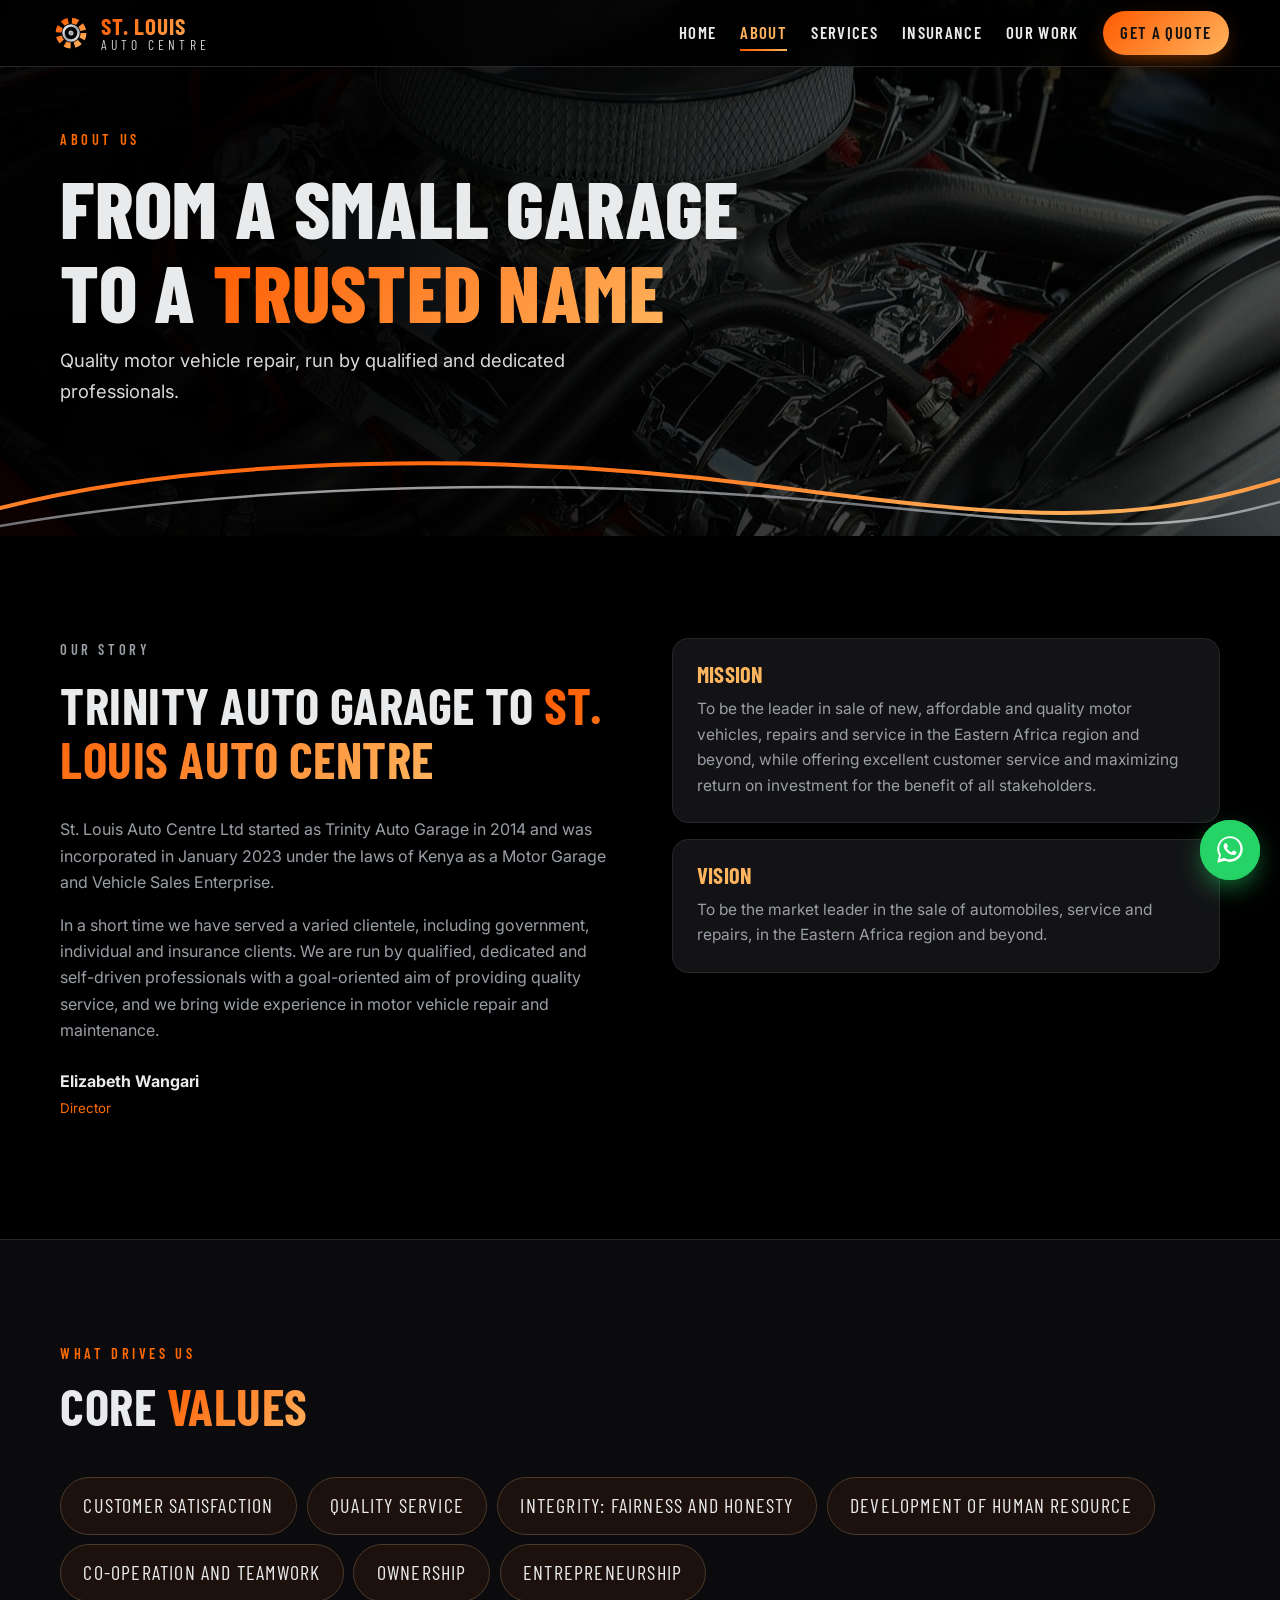
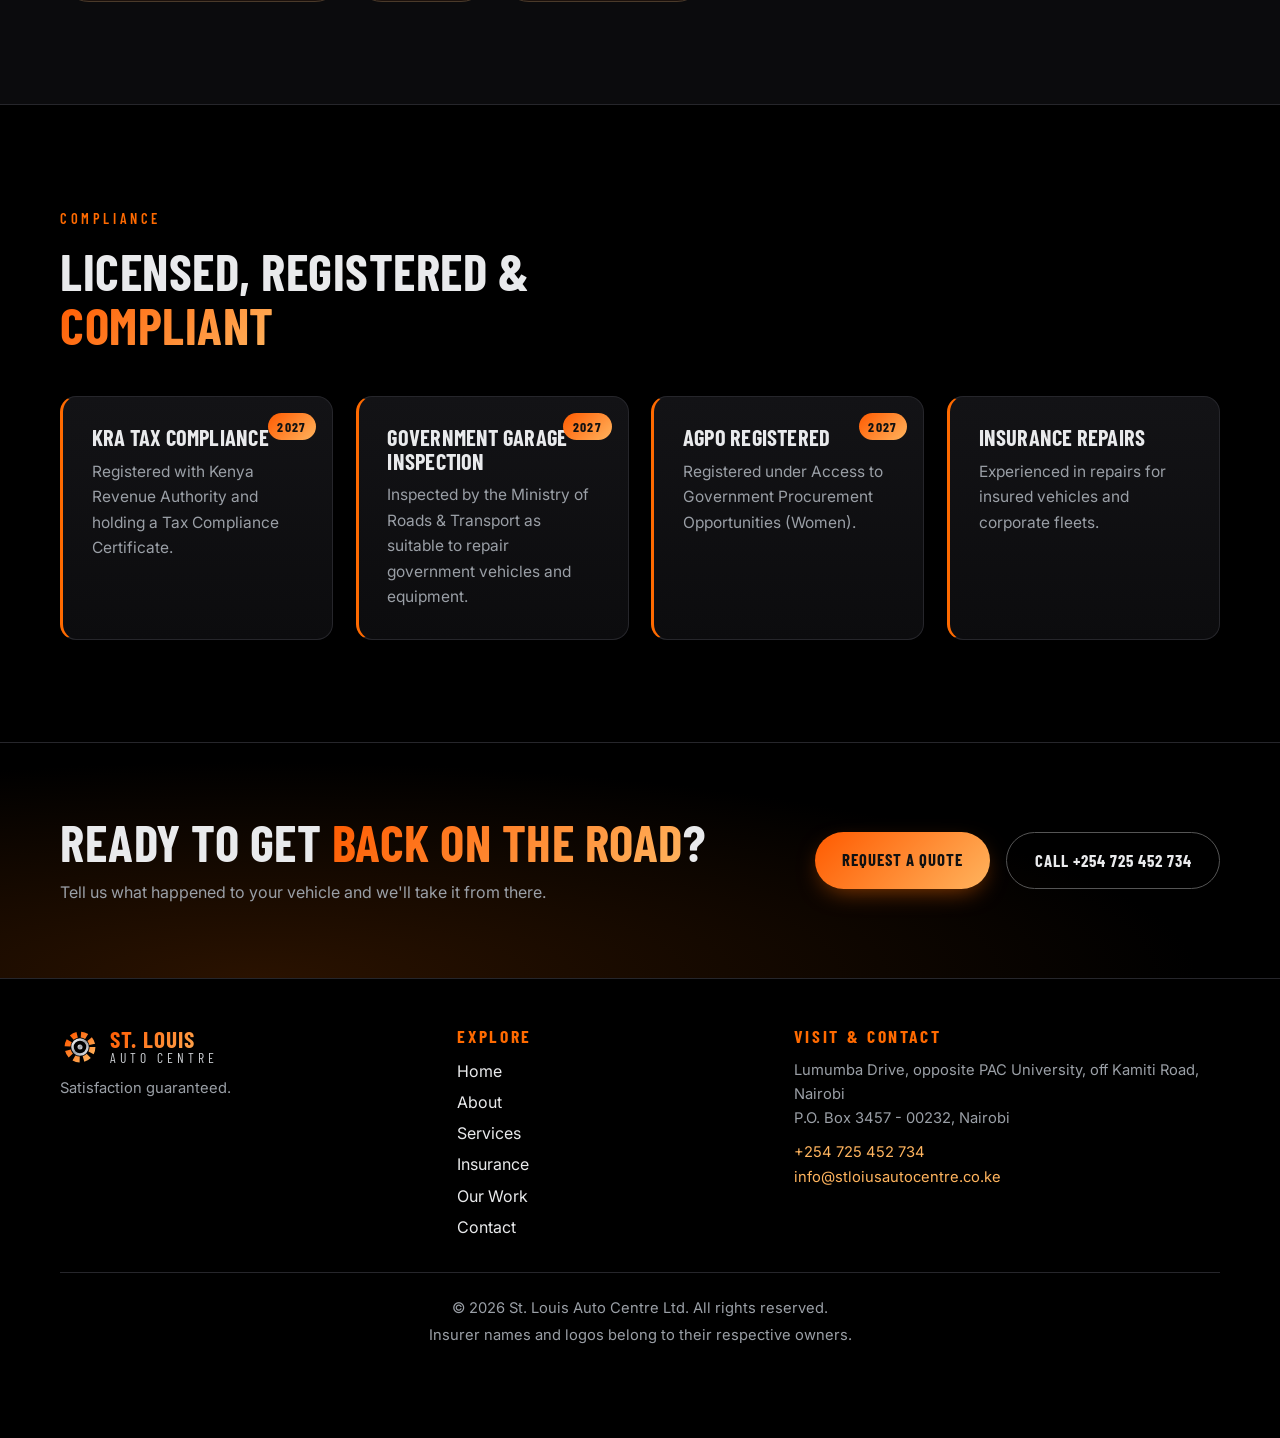
==== about.html @ 02733b6c "refactor" ====
<!DOCTYPE html>
<html lang="en">
<head>
<meta charset="UTF-8">
<meta name="viewport" content="width=device-width, initial-scale=1">
<title>About Us | St. Louis Auto Centre</title>
<meta name="description" content="The story, mission and credentials of St. Louis Auto Centre Ltd, Nairobi.">
<meta name="theme-color" content="#000000">
<link rel="preconnect" href="https://fonts.googleapis.com">
<link rel="preconnect" href="https://fonts.gstatic.com" crossorigin>
<link href="https://fonts.googleapis.com/css2?family=Barlow+Condensed:wght@500;600;700;800&family=Inter:wght@400;500;600&display=swap" rel="stylesheet">
<link rel="stylesheet" href="styles.css">
<link rel="icon" href="assets/logo.jpg">
</head>
<body>
<svg width="0" height="0" style="position:absolute" aria-hidden="true"><defs>
<linearGradient id="gOrange" x1="0" y1="0" x2="1" y2="1"><stop offset="0" stop-color="#ff5a00"/><stop offset="1" stop-color="#ffb45e"/></linearGradient>
<linearGradient id="gSilver" x1="0" y1="0" x2="1" y2="1"><stop offset="0" stop-color="#fff"/><stop offset=".5" stop-color="#9a9fa6"/><stop offset="1" stop-color="#e8eaed"/></linearGradient>
</defs></svg>
<div class="progress" id="progress"></div>
<header class="nav">
  <a class="brand" href="index.html" aria-label="St. Louis Auto Centre home"><svg class="brand-mark" viewBox="0 0 48 48" aria-hidden="true"><circle class="gear" cx="24" cy="24" r="15" fill="none" stroke="url(#gOrange)" stroke-width="7" stroke-dasharray="7.2 4.7"/><circle cx="24" cy="24" r="9" fill="none" stroke="url(#gSilver)" stroke-width="3"/><circle cx="24" cy="24" r="3" fill="url(#gSilver)"/></svg><span class="brand-text"><b>ST. LOUIS</b><small>AUTO CENTRE</small></span></a>
  <button class="burger" id="burger" aria-label="Toggle menu" aria-expanded="false" aria-controls="menu"><span></span><span></span><span></span></button>
  <nav id="menu" class="menu"><a href="index.html">Home</a><a href="about.html" class="active" aria-current="page">About</a><a href="services.html">Services</a><a href="insurance.html">Insurance</a><a href="work.html">Our Work</a><a href="contact.html" class="btn btn-sm">Get a Quote</a></nav>
</header>
<main>
<section class="page-hero" style="--hero-img:url('assets/img/engine.jpg')">
  <div class="container page-hero-inner">
    <p class="eyebrow anim a1">About us</p>
    <h1 class="anim a2">From a small garage to a <span class="orange">trusted name</span></h1>
    <p class="lead anim a3">Quality motor vehicle repair, run by qualified and dedicated professionals.</p>
  </div>
  <svg class="swoosh" viewBox="0 0 1200 90" preserveAspectRatio="none" aria-hidden="true">
<path d="M0 62 C 200 8, 480 6, 720 40 S 1060 80, 1200 34" fill="none" stroke="url(#gOrange)" stroke-width="4" stroke-linecap="round" vector-effect="non-scaling-stroke"/>
<path d="M0 80 C 240 36, 540 30, 800 58 S 1100 84, 1200 56" fill="none" stroke="url(#gSilver)" stroke-width="2.5" stroke-linecap="round" opacity=".7" vector-effect="non-scaling-stroke"/>
</svg>
</section>

<section class="section">
  <div class="container split">
    <div>
      <p class="eyebrow">Our story</p>
      <h2>Trinity Auto Garage to <span class="orange">St. Louis Auto Centre</span></h2>
      <p>St. Louis Auto Centre Ltd started as Trinity Auto Garage in 2014 and was incorporated in January 2023 under the laws of Kenya as a Motor Garage and Vehicle Sales Enterprise.</p>
      <p>In a short time we have served a varied clientele, including government, individual and insurance clients. We are run by qualified, dedicated and self-driven professionals with a goal-oriented aim of providing quality service, and we bring wide experience in motor vehicle repair and maintenance.</p>
      <p class="sign"><b>Elizabeth Wangari</b><br><small>Director</small></p>
    </div>
    <div class="mvv">
      <div class="mvv-item"><h3>Mission</h3><p>To be the leader in sale of new, affordable and quality motor vehicles, repairs and service in the Eastern Africa region and beyond, while offering excellent customer service and maximizing return on investment for the benefit of all stakeholders.</p></div>
      <div class="mvv-item"><h3>Vision</h3><p>To be the market leader in the sale of automobiles, service and repairs, in the Eastern Africa region and beyond.</p></div>
    </div>
  </div>
</section>

<section class="section alt">
  <div class="container">
    <header class="section-head"><p class="eyebrow">What drives us</p><h2>Core <span class="orange">Values</span></h2></header>
    <ul class="chips big">
      <li>Customer satisfaction</li><li>Quality service</li><li>Integrity: fairness and honesty</li><li>Development of human resource</li><li>Co-operation and teamwork</li><li>Ownership</li><li>Entrepreneurship</li>
    </ul>
  </div>
</section>

<section class="section">
  <div class="container">
    <header class="section-head"><p class="eyebrow">Compliance</p><h2>Licensed, registered &amp; <span class="orange">compliant</span></h2></header>
    <div class="grid cards four">
      <article class="card cred"><span class="badge">2027</span><h3>KRA Tax Compliance</h3><p>Registered with Kenya Revenue Authority and holding a Tax Compliance Certificate.</p></article>
      <article class="card cred"><span class="badge">2027</span><h3>Government Garage Inspection</h3><p>Inspected by the Ministry of Roads &amp; Transport as suitable to repair government vehicles and equipment.</p></article>
      <article class="card cred"><span class="badge">2027</span><h3>AGPO Registered</h3><p>Registered under Access to Government Procurement Opportunities (Women).</p></article>
      <article class="card cred"><h3>Insurance Repairs</h3><p>Experienced in repairs for insured vehicles and corporate fleets.</p></article>
    </div>
  </div>
</section>
<section class="cta-band">
  <div class="container cta-inner">
    <div><h2>Ready to get <span class="orange">back on the road</span>?</h2><p class="muted">Tell us what happened to your vehicle and we'll take it from there.</p></div>
    <div class="cta"><a href="contact.html" class="btn">Request a Quote</a><a href="tel:+254725452734" class="btn btn-ghost">Call +254 725 452 734</a></div>
  </div>
</section>
</main>
<footer class="footer">
  <div class="container foot-grid">
    <div>
      <a class="brand" href="index.html"><svg class="brand-mark" viewBox="0 0 48 48" aria-hidden="true"><circle class="gear" cx="24" cy="24" r="15" fill="none" stroke="url(#gOrange)" stroke-width="7" stroke-dasharray="7.2 4.7"/><circle cx="24" cy="24" r="9" fill="none" stroke="url(#gSilver)" stroke-width="3"/><circle cx="24" cy="24" r="3" fill="url(#gSilver)"/></svg><span class="brand-text"><b>ST. LOUIS</b><small>AUTO CENTRE</small></span></a>
      <p class="muted">Satisfaction guaranteed.</p>
    </div>
    <div><h4>Explore</h4><nav class="foot-links"><a href="index.html">Home</a><a href="about.html">About</a><a href="services.html">Services</a><a href="insurance.html">Insurance</a><a href="work.html">Our Work</a><a href="contact.html">Contact</a></nav></div>
    <div><h4>Visit &amp; contact</h4>
      <p class="muted">Lumumba Drive, opposite PAC University, off Kamiti Road, Nairobi<br>P.O. Box 3457 - 00232, Nairobi</p>
      <p><a href="tel:+254725452734">+254 725 452 734</a><br><a href="mailto:info@stloiusautocentre.co.ke">info@stloiusautocentre.co.ke</a></p>
    </div>
  </div>
  <div class="container copy">
    <p>© <span id="year"></span> St. Louis Auto Centre Ltd. All rights reserved.</p>
    <p class="tiny">Insurer names and logos belong to their respective owners.</p>
  </div>
</footer>
<a class="wa-fab" href="https://wa.me/254725452734" target="_blank" rel="noopener" aria-label="Chat on WhatsApp"><svg viewBox="0 0 32 32" aria-hidden="true"><path fill="#fff" d="M16.04 3C9.4 3 4 8.4 4 15.03c0 2.12.55 4.19 1.6 6.01L4 28l7.12-1.87a12.03 12.03 0 0 0 4.92 1.05C22.67 27.18 28 21.78 28 15.15 28 8.5 22.67 3 16.04 3Zm0 21.96c-1.76 0-3.48-.47-4.99-1.37l-.36-.21-4.22 1.1 1.13-4.1-.23-.38a9.9 9.9 0 0 1-1.52-5.27c0-5.48 4.47-9.94 9.97-9.94 5.5 0 9.96 4.46 9.96 9.94 0 5.49-4.47 9.93-9.74 9.93Zm5.46-7.42c-.3-.15-1.77-.87-2.04-.97-.27-.1-.47-.15-.67.15-.2.3-.77.97-.94 1.17-.17.2-.35.22-.65.07-.3-.15-1.26-.46-2.4-1.48-.89-.79-1.49-1.77-1.66-2.07-.17-.3-.02-.46.13-.61.14-.13.3-.35.45-.52.15-.17.2-.3.3-.5.1-.2.05-.37-.02-.52-.08-.15-.67-1.62-.92-2.22-.24-.58-.49-.5-.67-.51h-.57c-.2 0-.52.07-.8.37-.27.3-1.04 1.02-1.04 2.48 0 1.46 1.07 2.88 1.22 3.08.15.2 2.1 3.2 5.08 4.49.71.31 1.26.49 1.7.63.71.23 1.36.2 1.87.12.57-.08 1.77-.72 2.02-1.42.25-.7.25-1.3.17-1.42-.07-.12-.27-.2-.57-.35Z"/></svg></a>
<script src="script.js"></script>
</body>
</html>
---- styles.css ----
:root{
  --bg:#000;--bg2:#0b0b0d;--panel:#131316;--line:#26262b;--text:#e9eaec;--muted:#9a9fa6;
  --orange:#ff6a00;--orange2:#ffb45e;
  --grad:linear-gradient(135deg,#ff5a00,#ffb45e);
  --silver:linear-gradient(135deg,#fff,#9a9fa6 55%,#e8eaed);
  --radius:16px;
  --font-head:'Barlow Condensed',system-ui,sans-serif;
  --font-body:'Inter',system-ui,sans-serif;
}
*{box-sizing:border-box;margin:0;padding:0}
html{scroll-behavior:smooth;scroll-padding-top:80px}
body{background:var(--bg);color:var(--text);font-family:var(--font-body);line-height:1.65;-webkit-font-smoothing:antialiased;overflow-x:hidden;animation:pageIn .6s both}
@keyframes pageIn{from{opacity:0}to{opacity:1}}
img,svg{max-width:100%;display:block}
a{color:var(--orange2);text-decoration:none}
a:hover{text-decoration:underline}
code{background:var(--panel);padding:.1em .4em;border-radius:6px;font-size:.9em}
.container{width:min(1160px,92%);margin-inline:auto}
.muted{color:var(--muted)}.center{text-align:center;margin-top:2rem}.tiny{font-size:.78rem}
h1,h2,h3,h4{font-family:var(--font-head);line-height:1.05;text-transform:uppercase;letter-spacing:.01em}
h2{font-size:clamp(2rem,5vw,3.2rem);margin-bottom:.6em}
h3{font-size:1.4rem;margin-bottom:.4em}
.orange{background:var(--grad);-webkit-background-clip:text;background-clip:text;color:transparent}
.silver{background:var(--silver);-webkit-background-clip:text;background-clip:text;color:transparent}
.eyebrow{font-family:var(--font-head);text-transform:uppercase;letter-spacing:.25em;font-size:.9rem;color:var(--orange);margin-bottom:.8rem;font-weight:600}
.lead{font-size:1.15rem;color:var(--text)}

/* Buttons */
.btn{position:relative;overflow:hidden;display:inline-block;background:var(--grad);color:#111;font-family:var(--font-head);font-weight:700;text-transform:uppercase;letter-spacing:.06em;font-size:1.05rem;padding:.85rem 1.7rem;border-radius:999px;border:0;cursor:pointer;transition:transform .2s,box-shadow .2s;box-shadow:0 8px 24px -8px rgba(255,106,0,.6);text-align:center}
.btn:hover{transform:translateY(-2px);text-decoration:none;box-shadow:0 12px 28px -8px rgba(255,106,0,.8)}
.btn::after{content:"";position:absolute;top:0;left:-60%;width:40%;height:100%;background:linear-gradient(100deg,transparent,rgba(255,255,255,.55),transparent);transform:skewX(-20deg);transition:left .6s}
.btn:hover::after{left:130%}
.btn-ghost{background:transparent;color:var(--text);border:1.5px solid #555;box-shadow:none}
.btn-ghost:hover{border-color:var(--orange);color:var(--orange2);box-shadow:none}
.btn-ghost::after{display:none}
.btn-sm{padding:.5rem 1.1rem;font-size:.95rem}

/* Nav */
.progress{position:fixed;top:0;left:0;height:3px;width:0;background:var(--grad);z-index:70}
.nav{position:fixed;inset:0 0 auto 0;z-index:50;display:flex;align-items:center;justify-content:space-between;padding:.7rem 4%;background:rgba(0,0,0,.82);backdrop-filter:blur(12px);border-bottom:1px solid var(--line);transition:padding .3s}
.nav.small{padding:.4rem 4%}
.brand{display:flex;align-items:center;gap:.6rem;color:var(--text)}
.brand:hover{text-decoration:none}
.brand-mark{width:40px;height:40px;flex:none}
.brand-mark .gear{transform-origin:24px 24px;animation:spin 14s linear infinite}
@keyframes spin{to{transform:rotate(360deg)}}
.brand-text{display:flex;flex-direction:column;line-height:1;font-family:var(--font-head);text-transform:uppercase}
.brand-text b{font-size:1.45rem;letter-spacing:.04em;background:var(--grad);-webkit-background-clip:text;background-clip:text;color:transparent}
.brand-text small{font-size:.85rem;letter-spacing:.3em;color:#cfd2d6}
.menu{display:flex;align-items:center;gap:1.5rem}
.menu a{color:var(--text);font-family:var(--font-head);text-transform:uppercase;letter-spacing:.08em;font-size:1.05rem;font-weight:600;position:relative}
.menu a:not(.btn)::after{content:"";position:absolute;left:0;bottom:-4px;height:2px;width:100%;background:var(--grad);transform:scaleX(0);transform-origin:left;transition:transform .3s}
.menu a:not(.btn):hover,.menu a.active{color:var(--orange2);text-decoration:none}
.menu a:not(.btn):hover::after,.menu a.active::after{transform:scaleX(1)}
.menu a.btn{color:#111}
.burger{display:none;background:none;border:0;width:42px;height:42px;cursor:pointer;flex-direction:column;justify-content:center;gap:6px;align-items:center}
.burger span{display:block;width:26px;height:3px;border-radius:3px;background:var(--grad);transition:.3s}
.burger[aria-expanded="true"] span:nth-child(1){transform:translateY(9px) rotate(45deg)}
.burger[aria-expanded="true"] span:nth-child(2){opacity:0}
.burger[aria-expanded="true"] span:nth-child(3){transform:translateY(-9px) rotate(-45deg)}

/* Swoosh divider: lives in normal flow at the bottom of a hero, so it never overlaps content */
.swoosh{display:block;width:100%;height:clamp(50px,8vw,90px);flex:none;margin-top:2.5rem;position:relative;z-index:0}
.swoosh path{stroke-dasharray:3000;stroke-dashoffset:3000;animation:draw 2.8s .5s ease-out forwards}
.swoosh path+path{animation-delay:.9s}
@keyframes draw{to{stroke-dashoffset:0}}

/* Home hero */
.hero{position:relative;min-height:100svh;display:flex;flex-direction:column;padding-top:6.5rem;overflow:hidden;background:radial-gradient(ellipse at 75% 20%,#2a1200 0%,#000 60%)}
.hero-glow{position:absolute;width:60vmax;height:60vmax;right:-20vmax;top:-20vmax;background:radial-gradient(circle,rgba(255,106,0,.28),transparent 65%);filter:blur(20px);pointer-events:none;animation:glow 7s ease-in-out infinite alternate}
@keyframes glow{from{opacity:.6;transform:scale(1)}to{opacity:1;transform:scale(1.15)}}
.hero-grid{position:relative;z-index:1;flex:1;display:grid;grid-template-columns:1.15fr .85fr;gap:2rem;align-items:center}
.hero h1{font-size:clamp(3.2rem,9.5vw,7rem);font-weight:800;margin-bottom:1rem}
.tagline{max-width:540px;font-size:clamp(1rem,2.4vw,1.2rem);color:var(--muted);margin-bottom:2rem}
.tagline strong{color:var(--text);letter-spacing:.12em;text-transform:uppercase;font-size:.9em}
.cta{display:flex;flex-wrap:wrap;gap:1rem}
.hero-art{display:flex;justify-content:center}
.hero-logo{width:min(100%,440px);height:auto;border-radius:24px;box-shadow:0 0 80px -10px rgba(255,106,0,.45);animation:logoIn 1.2s .3s both cubic-bezier(.2,.7,.2,1),float 6s 1.5s ease-in-out infinite}
@keyframes logoIn{from{opacity:0;filter:blur(12px)}to{opacity:1;filter:none}}
@keyframes float{0%,100%{transform:translateY(0)}50%{transform:translateY(-14px)}}
.stats{list-style:none;position:relative;z-index:1;display:grid;grid-template-columns:repeat(4,1fr);gap:1rem;max-width:760px;border-top:1px solid var(--line);padding-top:1.4rem;margin-top:2.5rem}
.stats b{display:block;font-family:var(--font-head);font-size:2rem;background:var(--silver);-webkit-background-clip:text;background-clip:text;color:transparent}
.stats span{font-size:.8rem;color:var(--muted);text-transform:uppercase;letter-spacing:.08em}

/* Inner page hero */
.page-hero{position:relative;display:flex;flex-direction:column;padding-top:8rem;overflow:hidden;background:linear-gradient(90deg,rgba(0,0,0,.95) 30%,rgba(0,0,0,.55) 100%),var(--hero-img) center/cover no-repeat;background-color:#000}
.page-hero-inner{position:relative;z-index:1;max-width:760px;margin-left:max(4%,calc((100% - 1160px)/2))}
.page-hero h1{font-size:clamp(2.6rem,7vw,5rem);font-weight:800;margin-bottom:.8rem}
.page-hero .lead{color:#d6d8db;max-width:560px}

/* Animations */
.anim{opacity:0;transform:translateY(30px);animation:rise .9s cubic-bezier(.2,.7,.2,1) forwards}
.a1{animation-delay:.1s}.a2{animation-delay:.25s}.a3{animation-delay:.45s}.a4{animation-delay:.6s}.a5{animation-delay:.8s}
@keyframes rise{to{opacity:1;transform:none}}
.reveal{opacity:0;transform:translateY(26px);transition:opacity .7s,transform .7s}
.reveal.in{opacity:1;transform:none}
.grid>.reveal.in:nth-child(2),.logos>.reveal.in:nth-child(2){transition-delay:.08s}
.grid>.reveal.in:nth-child(3),.logos>.reveal.in:nth-child(3){transition-delay:.16s}
.grid>.reveal.in:nth-child(4),.logos>.reveal.in:nth-child(4){transition-delay:.24s}
.grid>.reveal.in:nth-child(5){transition-delay:.08s}.grid>.reveal.in:nth-child(6){transition-delay:.16s}.grid>.reveal.in:nth-child(7){transition-delay:.24s}.grid>.reveal.in:nth-child(8){transition-delay:.32s}

/* Sections */
.section{padding:clamp(3.5rem,8vw,6.5rem) 0}
.section.alt{background:var(--bg2);border-block:1px solid var(--line)}
.section-head{max-width:680px;margin-bottom:2.8rem}
.section-head p:last-child{color:var(--muted)}
.grid{display:grid;gap:1.4rem}
.cards{grid-template-columns:repeat(auto-fit,minmax(250px,1fr))}
.cards.four{grid-template-columns:repeat(auto-fit,minmax(230px,1fr))}
.three{grid-template-columns:repeat(auto-fit,minmax(260px,1fr))}
.card{display:block;color:var(--text);background:linear-gradient(180deg,var(--panel),#0c0c0e);border:1px solid var(--line);border-radius:var(--radius);padding:1.8rem;transition:transform .25s,border-color .25s,box-shadow .25s;position:relative;overflow:hidden}
.card:hover{text-decoration:none;transform:translateY(-6px);border-color:#3a2a1c;box-shadow:0 18px 40px -20px rgba(255,106,0,.45)}
.card p{color:var(--muted);font-size:.97rem}
.card.has-img{padding:0}
.thumb{aspect-ratio:16/10;overflow:hidden;background:#0a0a0a}
.thumb img{width:100%;height:100%;object-fit:cover;transition:transform .6s}
.card:hover .thumb img{transform:scale(1.08)}
.card-body{padding:1.3rem 1.5rem 1.6rem}
.more{display:inline-block;margin-top:.7rem;font-family:var(--font-head);text-transform:uppercase;letter-spacing:.08em;color:var(--orange2)}
.cta-card{display:flex;flex-direction:column;justify-content:center;gap:.8rem;align-items:flex-start;background:radial-gradient(circle at 80% 0,#3a1800,#111)}
.card.cred{border-left:3px solid var(--orange)}
.badge{position:absolute;top:1rem;right:1rem;font-family:var(--font-head);font-weight:700;font-size:.85rem;letter-spacing:.1em;color:#111;background:var(--grad);padding:.15rem .6rem;border-radius:999px}
.feature{padding:2rem;border:1px solid var(--line);border-radius:var(--radius);background:var(--panel);transition:transform .3s,border-color .3s}
.feature:hover{transform:translateY(-6px);border-color:var(--orange)}
.num{font-family:var(--font-head);font-size:3.4rem;font-weight:800;background:var(--grad);-webkit-background-clip:text;background-clip:text;color:transparent;display:block;line-height:1}
.feature p{color:var(--muted)}
.split{display:grid;grid-template-columns:1fr 1fr;gap:clamp(2rem,5vw,4rem);align-items:start}
.split p{color:var(--muted);margin-bottom:1rem}
.sign{margin-top:1.5rem;color:var(--text)!important}
.sign small{color:var(--orange)}
.mvv{display:grid;gap:1rem}
.mvv-item{background:var(--panel);border:1px solid var(--line);border-radius:var(--radius);padding:1.5rem}
.mvv-item h3{color:var(--orange2)}
.mvv-item p{margin:0;font-size:.97rem}
.chips{list-style:none;display:flex;flex-wrap:wrap;gap:.6rem}
.chips li{border:1px solid #4a3a2a;color:var(--text);font-size:.95rem;padding:.4rem 1rem;border-radius:999px;background:rgba(255,106,0,.07)}
.chips.big li{font-family:var(--font-head);font-size:1.25rem;text-transform:uppercase;letter-spacing:.06em;padding:.7rem 1.4rem}
.ticks{list-style:none;display:grid;gap:.5rem;margin:1rem 0 1.4rem}
.ticks li{position:relative;padding-left:1.7rem;color:var(--muted)}
.ticks li::before{content:"";position:absolute;left:0;top:.5em;width:.9rem;height:.9rem;border-radius:50%;background:var(--grad)}

/* Insurance logos */
.logo-card{flex:none;width:230px;background:#fff;border-radius:var(--radius);height:120px;display:grid;place-items:center;padding:1rem 1.4rem;overflow:hidden;transition:transform .3s,box-shadow .3s}
.logo-card:hover{transform:translateY(-5px) scale(1.04);box-shadow:0 18px 40px -16px rgba(255,106,0,.5)}
.logo-card img{max-height:90px;max-width:100%;width:auto;height:auto;object-fit:contain}
.steps{list-style:none;display:grid;grid-template-columns:repeat(auto-fit,minmax(190px,1fr));gap:1.2rem;counter-reset:s}
.step{padding:1.5rem;border:1px solid var(--line);border-radius:var(--radius);background:var(--panel)}
.step .num{font-size:2.6rem}
.step p{color:var(--muted);font-size:.95rem}
.img-frame img{width:100%;border-radius:var(--radius);border:1px solid var(--line);box-shadow:0 0 60px -20px rgba(255,106,0,.4)}

/* Services page */
.svc-list{display:grid;gap:clamp(3rem,7vw,5.5rem)}
.svc-row{display:grid;grid-template-columns:1fr 1fr;gap:clamp(1.5rem,5vw,4rem);align-items:center}
.svc-row:nth-child(even) .svc-media{order:2}
.svc-media{position:relative}
.svc-media img{width:100%;aspect-ratio:4/3;object-fit:cover;border-radius:var(--radius);border:1px solid var(--line);box-shadow:0 0 60px -25px rgba(255,106,0,.55)}
.svc-media .second{position:absolute;right:-4%;bottom:-8%;width:46%;aspect-ratio:4/3;border:4px solid #000}
.svc-body h2{margin-bottom:.3em}
.svc-body p{color:var(--muted);margin-bottom:.8rem}
.svc-body p.lead{color:var(--orange2)}

/* Gallery */
.gallery{grid-template-columns:repeat(auto-fit,minmax(240px,1fr))}
.ph-box{aspect-ratio:4/3;border-radius:var(--radius);border:1.5px dashed #444;display:grid;place-items:center;background:repeating-linear-gradient(45deg,#101012,#101012 12px,#141417 12px,#141417 24px);transition:transform .3s}
.ph:hover .ph-box{transform:scale(1.03)}
.ph-box span{font-family:var(--font-head);text-transform:uppercase;letter-spacing:.2em;font-size:1.4rem;color:var(--muted)}
.ph-box.after{border-color:var(--orange)}.ph-box.after span{color:var(--orange2)}
figcaption{margin-top:.6rem;font-size:.9rem;color:var(--muted)}
.mosaic{display:grid;grid-template-columns:repeat(3,1fr);gap:1rem}
.mosaic img{width:100%;aspect-ratio:4/3;object-fit:cover;border-radius:var(--radius);transition:transform .4s,filter .4s;filter:saturate(.9)}
.mosaic img:hover{transform:scale(1.04);filter:none}

/* CTA band */
.cta-band{background:radial-gradient(ellipse at 20% 100%,#2a1200,#000 65%);border-top:1px solid var(--line);padding:clamp(3rem,6vw,4.5rem) 0}
.cta-inner{display:flex;flex-wrap:wrap;gap:1.5rem 3rem;align-items:center;justify-content:space-between}
.cta-inner h2{margin-bottom:.2em}

/* Contact */
.contact-list{list-style:none;display:grid;gap:1.2rem}
.contact-list li{display:flex;gap:1rem;color:var(--muted)}
.contact-list li>span{width:46px;height:46px;flex:none;display:grid;place-items:center;border-radius:50%;background:rgba(255,106,0,.1);border:1px solid rgba(255,106,0,.35)}
.contact-list b{color:var(--text)}
.form{background:var(--panel);border:1px solid var(--line);border-radius:var(--radius);padding:clamp(1.4rem,3vw,2.2rem);display:grid;gap:1rem}
.form label{display:grid;gap:.35rem;font-size:.85rem;color:var(--muted);text-transform:uppercase;letter-spacing:.08em}
.form input,.form select,.form textarea{font:inherit;font-size:1rem;color:var(--text);background:#08080a;border:1px solid #33333a;border-radius:10px;padding:.8rem 1rem;text-transform:none;letter-spacing:normal;width:100%}
.form input:focus,.form select:focus,.form textarea:focus{outline:2px solid var(--orange);border-color:transparent}
.form .hint{font-size:.8rem;margin:0;text-align:center;color:var(--muted)}
.form input.err{border-color:#ff4d4d}

/* Footer */
.footer{border-top:1px solid var(--line);padding:3rem 0 5.5rem;background:#000}
.foot-grid{display:grid;grid-template-columns:1.2fr 1fr 1.4fr;gap:2rem}
.footer h4{color:var(--orange);letter-spacing:.15em;margin-bottom:.8rem;font-size:1.1rem}
.foot-links{display:grid;gap:.3rem}
.foot-links a{color:var(--text)}
.footer p{font-size:.92rem;margin-top:.6rem}
.copy{margin-top:2rem;border-top:1px solid var(--line);padding-top:1.2rem;text-align:center;color:var(--muted)}
.copy p{margin:.2rem 0}

/* WhatsApp floating button */
.wa-fab{position:fixed;right:20px;bottom:20px;width:60px;height:60px;border-radius:50%;display:grid;place-items:center;background:#25d366;box-shadow:0 10px 28px -6px rgba(37,211,102,.7);z-index:60;transition:transform .25s;animation:waIn .8s .6s both cubic-bezier(.2,1.4,.4,1)}
.wa-fab svg{width:34px;height:34px}
.wa-fab::after{content:"";position:absolute;inset:0;border-radius:50%;border:2px solid #25d366;animation:waPulse 2s infinite}
.wa-fab:hover{transform:scale(1.1) rotate(-6deg);text-decoration:none}
@keyframes waPulse{0%{transform:scale(1);opacity:.9}100%{transform:scale(1.7);opacity:0}}
@keyframes waIn{from{transform:scale(0) rotate(-90deg);opacity:0}to{transform:none;opacity:1}}

/* Responsive */
@media (max-width:900px){
  .split,.svc-row{grid-template-columns:1fr}
  .svc-row:nth-child(even) .svc-media{order:0}
  .svc-media .second{right:2%;bottom:-6%}
  .hero-grid{grid-template-columns:1fr}
  .hero-art{order:-1}
  .hero-logo{width:min(62vw,280px)}
  .stats{grid-template-columns:repeat(2,1fr)}
  .foot-grid{grid-template-columns:1fr}
  .mosaic{grid-template-columns:repeat(2,1fr)}
}
@media (max-width:900px){
  .burger{display:flex}
  .menu{position:fixed;inset:60px 0 auto 0;flex-direction:column;align-items:stretch;gap:0;background:rgba(0,0,0,.97);border-bottom:1px solid var(--line);max-height:0;overflow:hidden;transition:max-height .35s}
  .menu.open{max-height:85vh}
  .menu a{padding:1rem 6%;border-top:1px solid var(--line);font-size:1.2rem}
  .menu a::after{display:none}
  .menu a.btn{margin:1rem 6%;border-radius:999px;padding:.8rem}
}
@media (max-width:480px){
  .cta .btn{width:100%}
  .mosaic{grid-template-columns:1fr}
  .page-hero{padding-top:7rem}
}
@media (prefers-reduced-motion:reduce){
  *,*::before,*::after{animation:none!important;transition:none!important;scroll-behavior:auto!important}
  .anim,.reveal{opacity:1;transform:none}
  .swoosh path{stroke-dashoffset:0}
}

/* Infinite logo marquee */
.marquee{overflow:hidden;padding:.6rem 0;-webkit-mask-image:linear-gradient(90deg,transparent,#000 8%,#000 92%,transparent);mask-image:linear-gradient(90deg,transparent,#000 8%,#000 92%,transparent)}
.marquee-track{display:flex;width:max-content;animation:marquee 32s linear infinite}
.marquee-group{display:flex;gap:1.2rem;padding-right:1.2rem;flex:none}
.marquee:hover .marquee-track{animation-play-state:paused}
@keyframes marquee{to{transform:translateX(-50%)}}
@media (max-width:480px){.logo-card{width:180px;height:100px}.marquee-track{animation-duration:24s}}
@media (prefers-reduced-motion:reduce){
  .marquee{-webkit-mask-image:none;mask-image:none;overflow-x:auto}
  .marquee-track{animation:none!important}
}
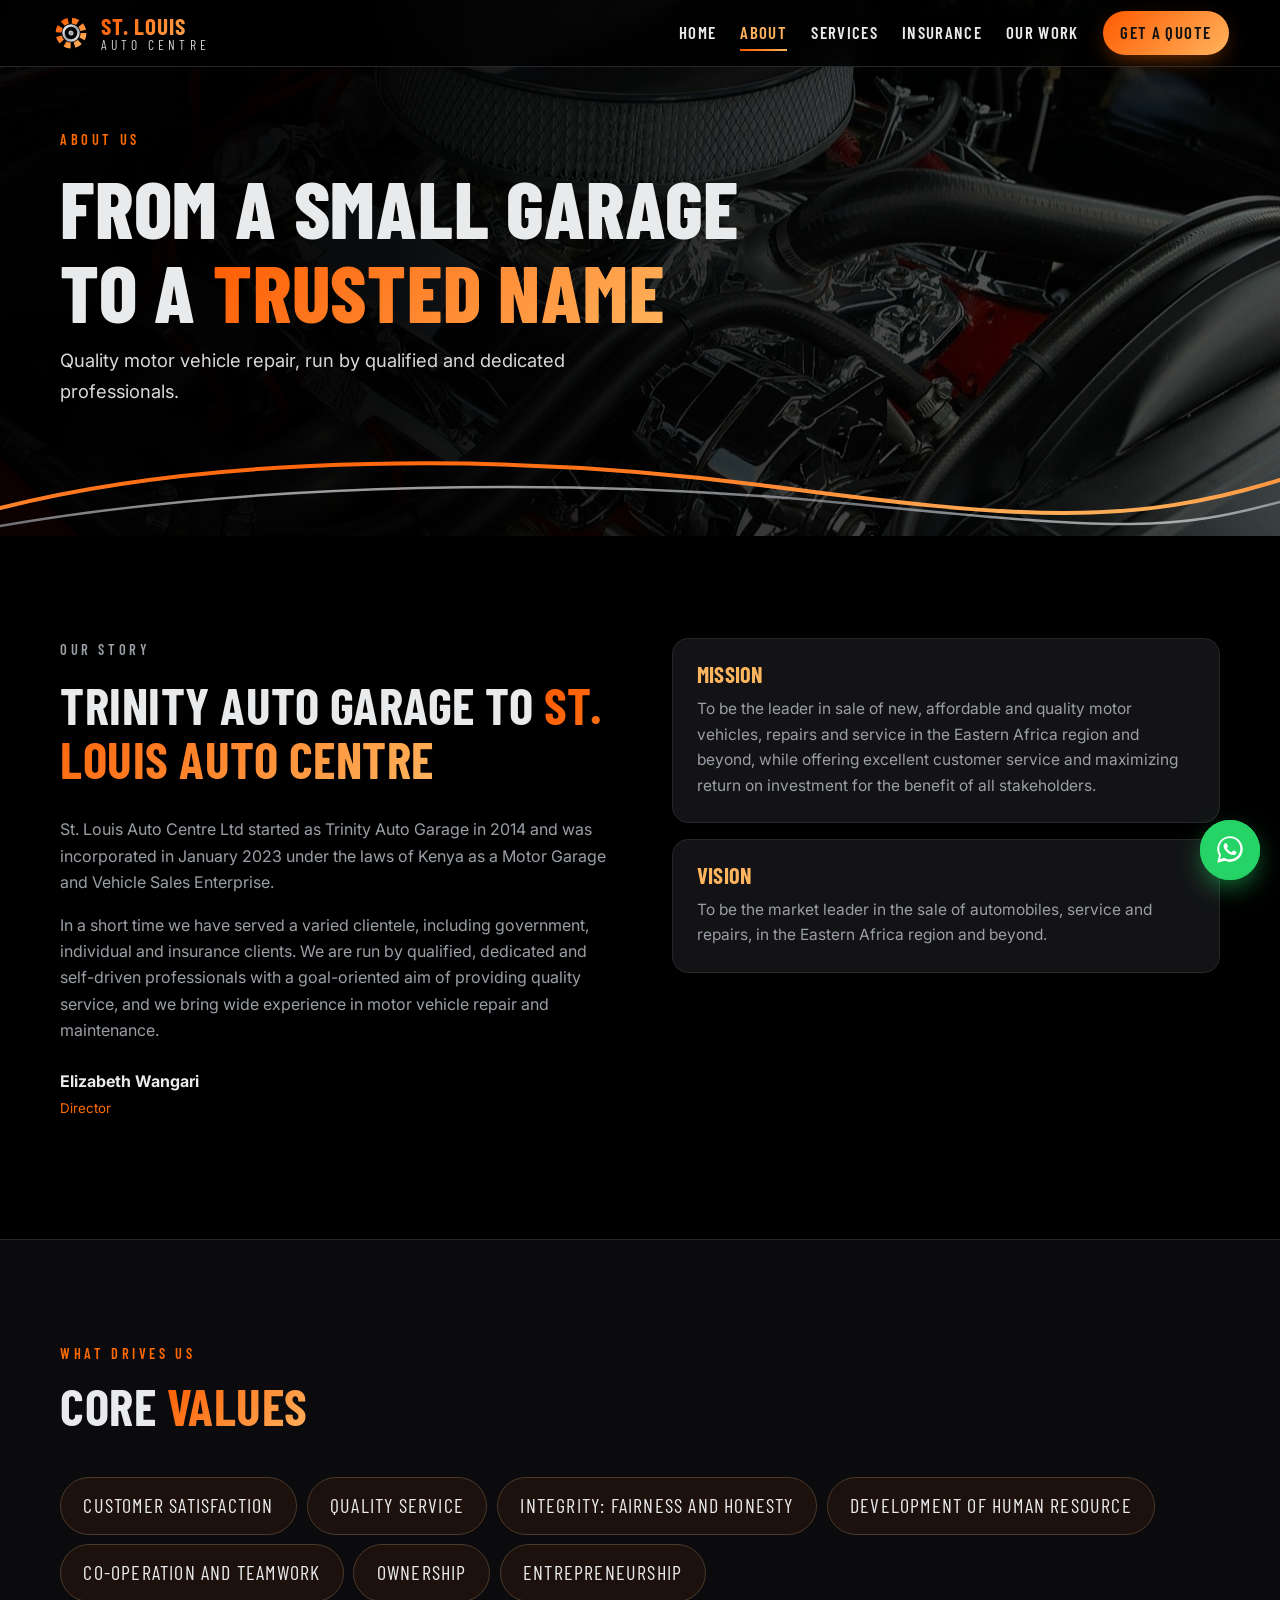
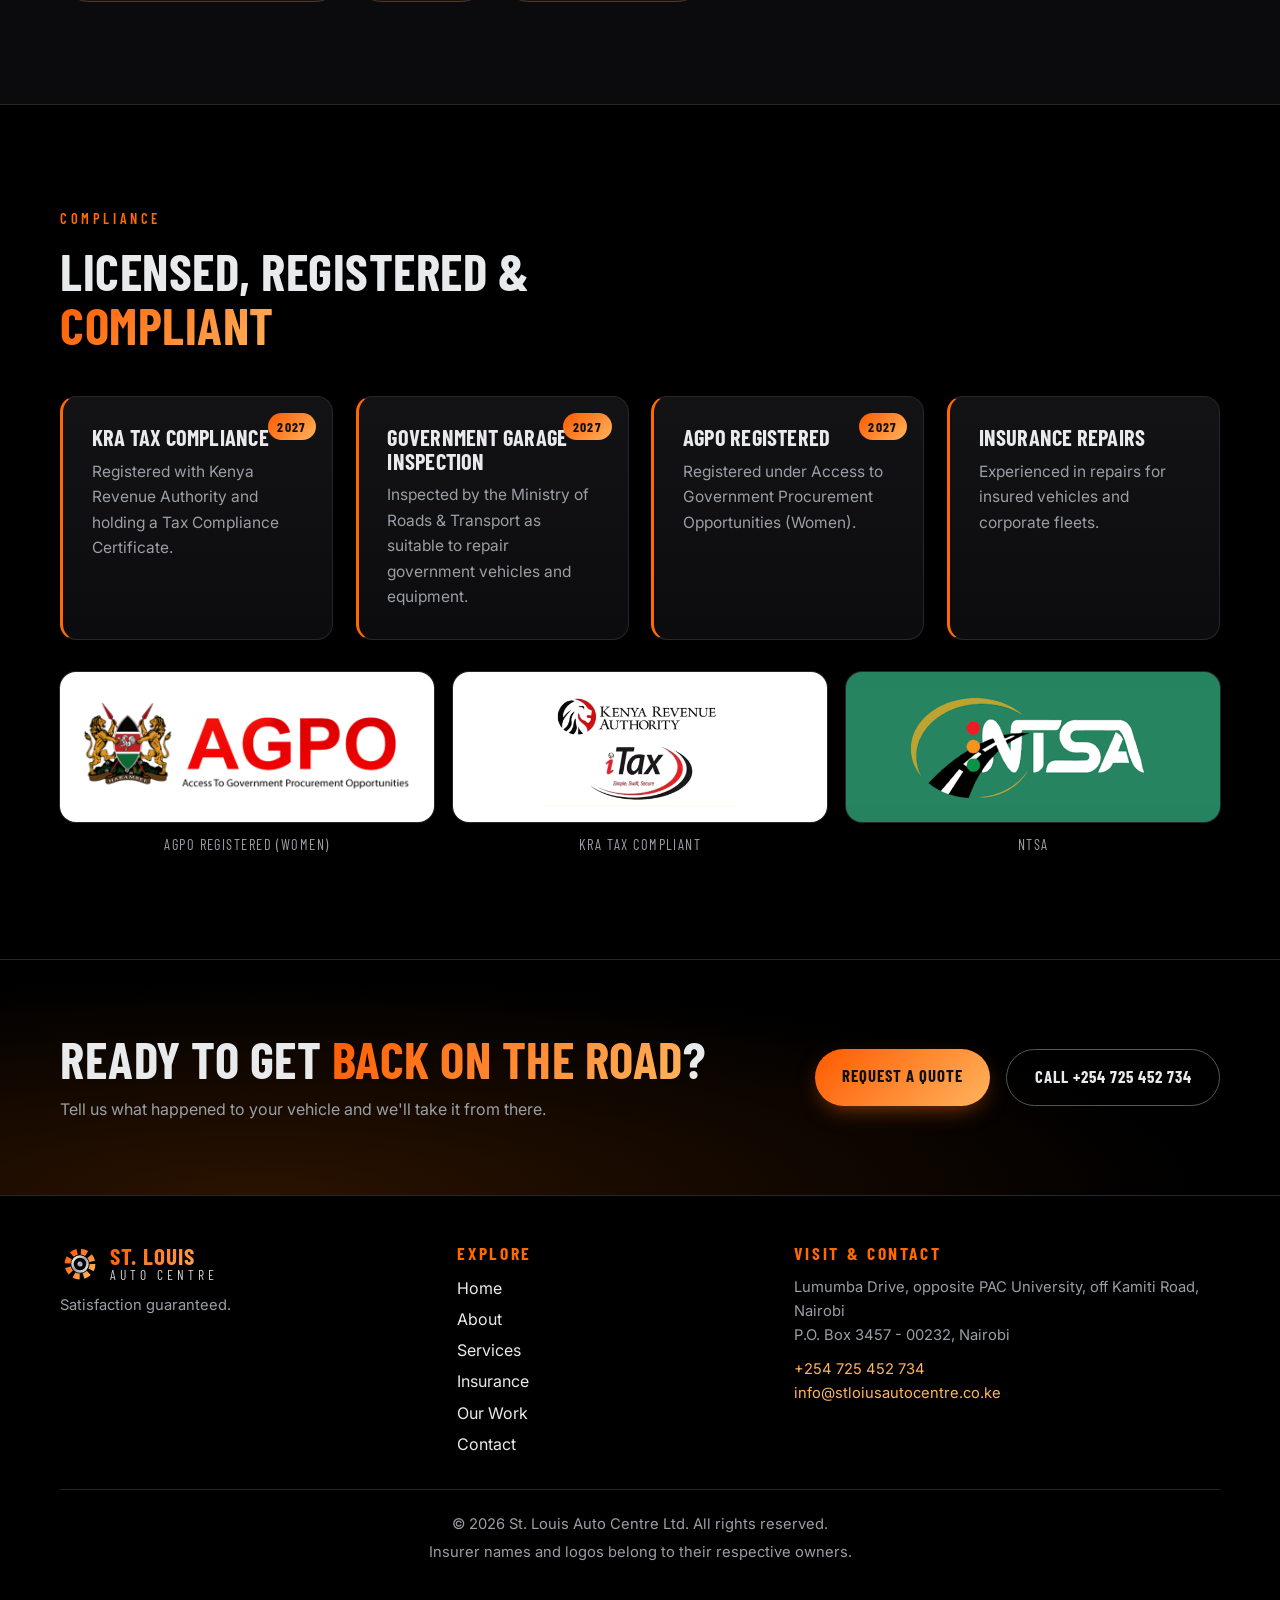
==== commit b24e5c81: "refactor pages" ====
--- a/about.html
+++ b/about.html
@@ -70,6 +70,7 @@
       <article class="card cred"><span class="badge">2027</span><h3>AGPO Registered</h3><p>Registered under Access to Government Procurement Opportunities (Women).</p></article>
       <article class="card cred"><h3>Insurance Repairs</h3><p>Experienced in repairs for insured vehicles and corporate fleets.</p></article>
     </div>
+    <div class="trust-wrap"><div class="trust"><figure class="trust-card"><div class="tc-img"><img src="assets/img/agpo.png" alt="AGPO registered (Women) logo" loading="lazy"></div><figcaption>AGPO registered (Women)</figcaption></figure><figure class="trust-card"><div class="tc-img"><img src="assets/img/kra.png" alt="KRA tax compliant logo" loading="lazy"></div><figcaption>KRA tax compliant</figcaption></figure><figure class="trust-card fill"><div class="tc-img"><img src="assets/img/ntsa.png" alt="NTSA logo" loading="lazy"></div><figcaption>NTSA</figcaption></figure></div></div>
   </div>
 </section>
 <section class="cta-band">
--- a/styles.css
+++ b/styles.css
@@ -248,3 +248,56 @@
   .marquee{-webkit-mask-image:none;mask-image:none;overflow-x:auto}
   .marquee-track{animation:none!important}
 }
+
+/* Diagnostics hero background */
+.hero-bg{position:absolute;inset:-4%;background:linear-gradient(90deg,rgba(0,0,0,.94) 0%,rgba(0,0,0,.72) 48%,rgba(0,0,0,.5) 100%),url('assets/img/diagnostics.jpg') center/cover no-repeat;filter:saturate(.85) contrast(1.1);animation:kenburns 24s ease-in-out infinite alternate}
+.hero-bg::after{content:"";position:absolute;inset:0;background:linear-gradient(135deg,rgba(255,90,0,.45),transparent 55%);mix-blend-mode:soft-light}
+@keyframes kenburns{from{transform:scale(1)}to{transform:scale(1.09) translateX(-1.5%)}}
+.hero-grid-lines{position:absolute;inset:0;background-image:linear-gradient(rgba(255,140,40,.07) 1px,transparent 1px),linear-gradient(90deg,rgba(255,140,40,.07) 1px,transparent 1px);background-size:56px 56px;-webkit-mask-image:radial-gradient(ellipse at 70% 40%,#000,transparent 70%);mask-image:radial-gradient(ellipse at 70% 40%,#000,transparent 70%);pointer-events:none}
+.scan-beam{position:absolute;top:0;bottom:0;left:0;width:160px;background:linear-gradient(90deg,transparent,rgba(255,150,50,.22) 70%,rgba(255,190,110,.55) 98%,transparent);animation:scan 7s 1.2s linear infinite;pointer-events:none;transform:translateX(-200px)}
+@keyframes scan{0%{transform:translateX(-200px)}100%{transform:translateX(calc(100vw + 40px))}}
+.hero-glow{z-index:0}
+.hero-art{flex-direction:column;align-items:center;gap:1.2rem}
+.hero-logo{width:min(100%,350px)}
+.scan-card{width:min(100%,350px);padding:1rem 1.2rem 1.1rem;border-radius:var(--radius);background:rgba(10,10,12,.62);backdrop-filter:blur(10px);-webkit-backdrop-filter:blur(10px);border:1px solid rgba(255,140,40,.35);box-shadow:0 10px 40px -12px rgba(255,106,0,.45);animation:rise .9s 1.1s both cubic-bezier(.2,.7,.2,1)}
+.scan-head{display:flex;align-items:center;gap:.6rem;font-family:var(--font-head);text-transform:uppercase;letter-spacing:.18em;color:var(--orange2);font-size:.95rem;margin-bottom:.6rem}
+.scan-head .dot{width:9px;height:9px;border-radius:50%;background:#25d366;box-shadow:0 0 10px #25d366;animation:blink 1.4s infinite}
+@keyframes blink{50%{opacity:.25}}
+.scan-card ul{list-style:none;display:grid;gap:.35rem}
+.scan-card li{display:flex;justify-content:space-between;align-items:center;font-size:.9rem;color:#d6d8db}
+.scan-card li::after{content:"✓";width:20px;height:20px;border-radius:50%;display:grid;place-items:center;font-size:.75rem;font-weight:700;color:#111;background:var(--grad);opacity:0;animation:tick 9s infinite}
+.scan-card li:nth-child(1)::after{animation-delay:1.5s}.scan-card li:nth-child(2)::after{animation-delay:2.7s}.scan-card li:nth-child(3)::after{animation-delay:3.9s}.scan-card li:nth-child(4)::after{animation-delay:5.1s}
+@keyframes tick{0%{opacity:0;transform:scale(.3)}4%,70%{opacity:1;transform:scale(1)}80%,100%{opacity:0;transform:scale(1)}}
+.scan-bar{height:5px;border-radius:5px;background:#222;margin-top:.8rem;overflow:hidden}
+.scan-bar i{display:block;height:100%;width:0;background:var(--grad);animation:fill 9s linear infinite;animation-delay:1.2s}
+@keyframes fill{0%{width:0}70%{width:100%}85%{width:100%;opacity:1}100%{width:100%;opacity:0}}
+@media (max-width:900px){.hero-logo{width:min(46vw,200px)}.scan-card{width:min(100%,320px)}.hero-art{gap:.8rem}.hero-bg{background-position:60% center}}
+@media (prefers-reduced-motion:reduce){.scan-beam{display:none}.scan-card li::after{opacity:1}.scan-bar i{width:100%}}
+@media (max-width:600px){.scan-card{display:none}}
+
+/* Trust / credential logos */
+.trust{display:grid;grid-template-columns:repeat(auto-fit,minmax(230px,1fr));gap:1.2rem}
+.trust-wrap{margin-top:2rem}
+.trust-card{margin:0;transition:transform .3s}
+.trust-card:hover{transform:translateY(-5px)}
+.tc-img{background:#fff;border-radius:var(--radius);height:150px;display:grid;place-items:center;padding:1rem 1.4rem;overflow:hidden;box-shadow:0 0 0 1px var(--line);transition:box-shadow .3s}
+.trust-card:hover .tc-img{box-shadow:0 18px 40px -16px rgba(255,106,0,.5),0 0 0 1px #3a2a1c}
+.tc-img img{max-height:118px;max-width:100%;width:auto;height:auto;object-fit:contain}
+.trust-card.fill .tc-img{padding:0;background:#25845f}
+.trust-card.fill img{width:100%;height:100%;object-fit:cover}
+.trust-card figcaption{text-align:center;margin-top:.7rem;font-family:var(--font-head);text-transform:uppercase;letter-spacing:.1em;color:var(--muted)}
+
+/* Before / after slider */
+.ba-grid{grid-template-columns:repeat(auto-fit,minmax(min(100%,420px),1fr));gap:2rem;align-items:start}
+.ba-card{margin:0}
+.ba{--pos:50;position:relative;aspect-ratio:var(--ratio,4/3);border-radius:var(--radius);overflow:hidden;border:1px solid var(--line);box-shadow:0 0 60px -25px rgba(255,106,0,.55);touch-action:pan-y;user-select:none;-webkit-user-select:none;background:#111}
+.ba img{position:absolute;inset:0;width:100%;height:100%;object-fit:cover;pointer-events:none}
+.ba-before{clip-path:inset(0 calc(100% - var(--pos) * 1%) 0 0)}
+.ba-handle{position:absolute;top:0;bottom:0;left:calc(var(--pos) * 1%);width:3px;margin-left:-1.5px;background:var(--grad);box-shadow:0 0 14px rgba(255,140,40,.8);pointer-events:none}
+.ba-handle i{position:absolute;top:50%;left:50%;width:46px;height:46px;margin:-23px 0 0 -23px;border-radius:50%;background:var(--grad);box-shadow:0 6px 20px rgba(0,0,0,.5);display:grid;place-items:center}
+.ba-handle i::before{content:"\25C0  \25B6";font-size:.6rem;letter-spacing:.2em;color:#111;white-space:nowrap}
+.ba-tag{position:absolute;top:.8rem;padding:.2rem .8rem;border-radius:999px;font-family:var(--font-head);text-transform:uppercase;letter-spacing:.12em;font-size:.95rem;font-weight:700;background:rgba(0,0,0,.7);color:#fff;backdrop-filter:blur(4px);pointer-events:none}
+.t-before{left:.8rem}.t-after{right:.8rem;background:var(--grad);color:#111}
+.ba-range{position:absolute;inset:0;width:100%;height:100%;opacity:0;cursor:ew-resize;margin:0;-webkit-appearance:none;appearance:none}
+.ba:focus-within{outline:2px solid var(--orange)}
+.ba-card figcaption{margin-top:.8rem}
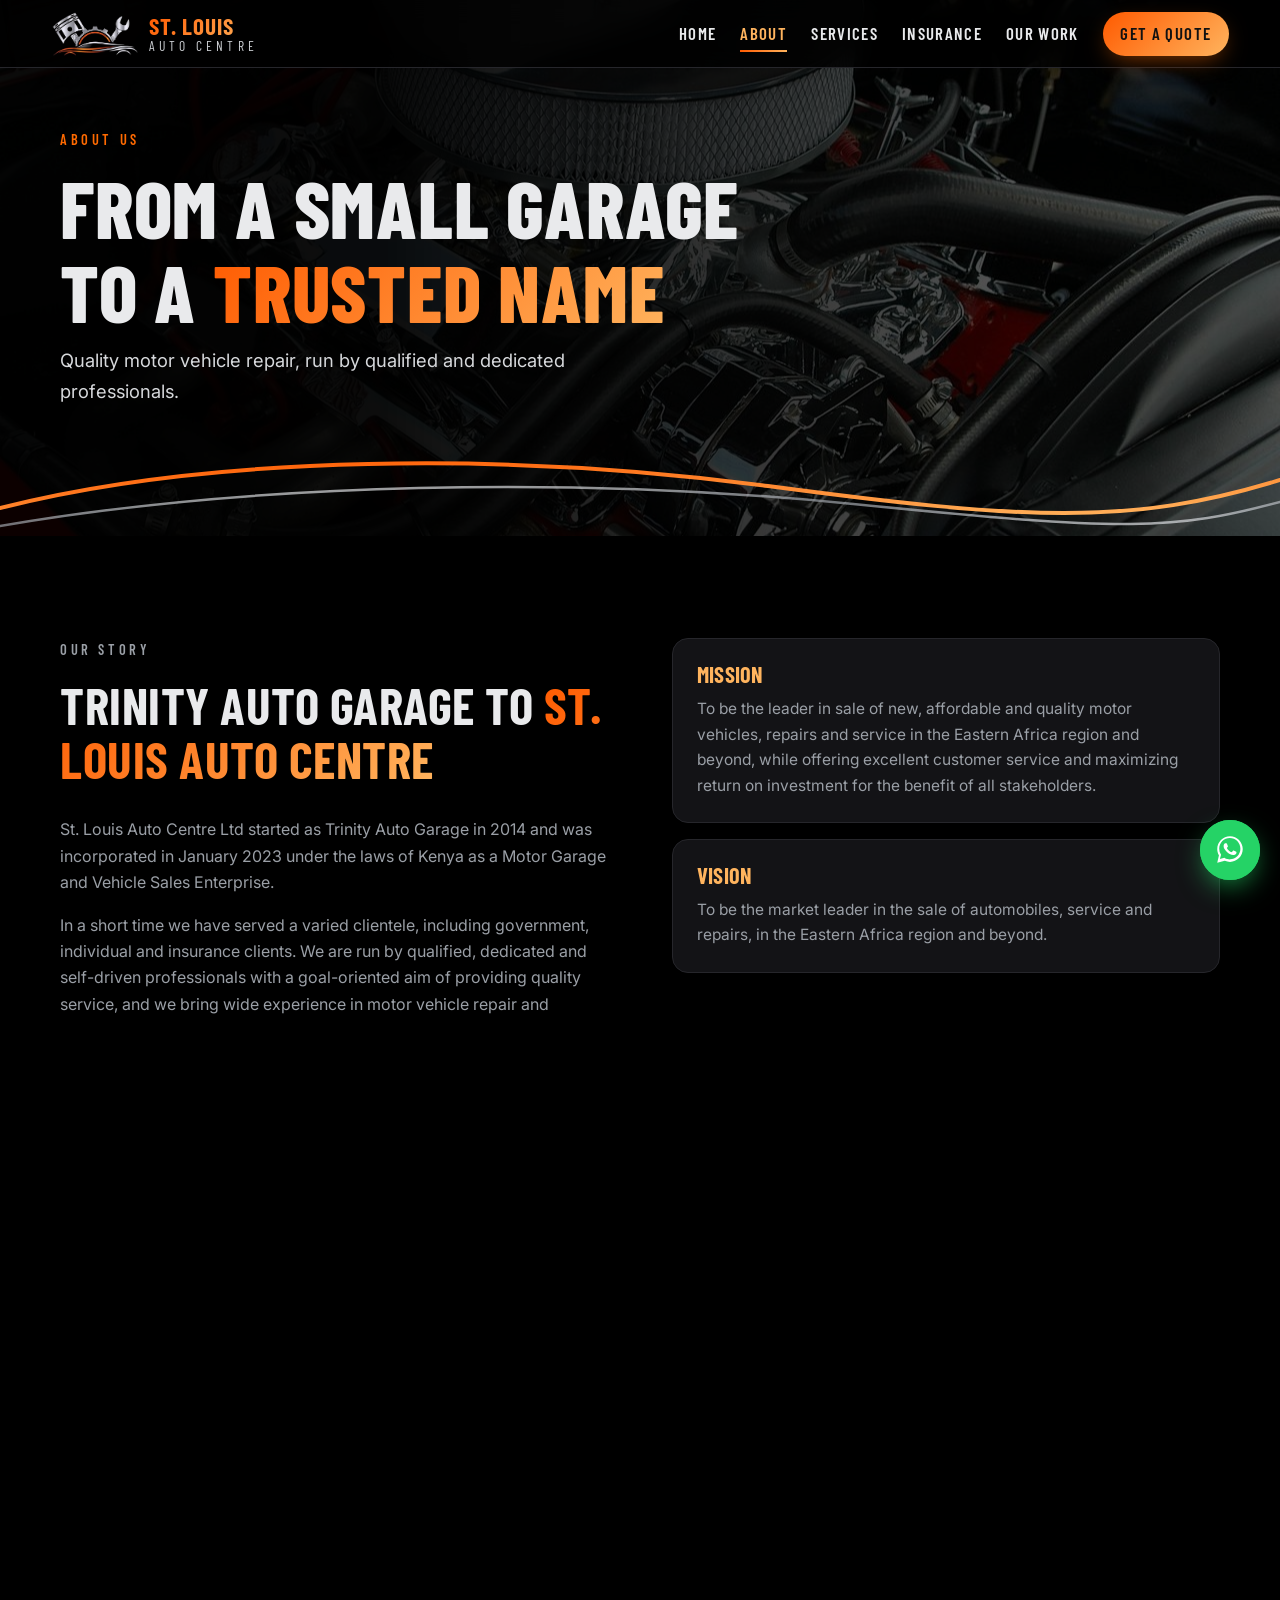
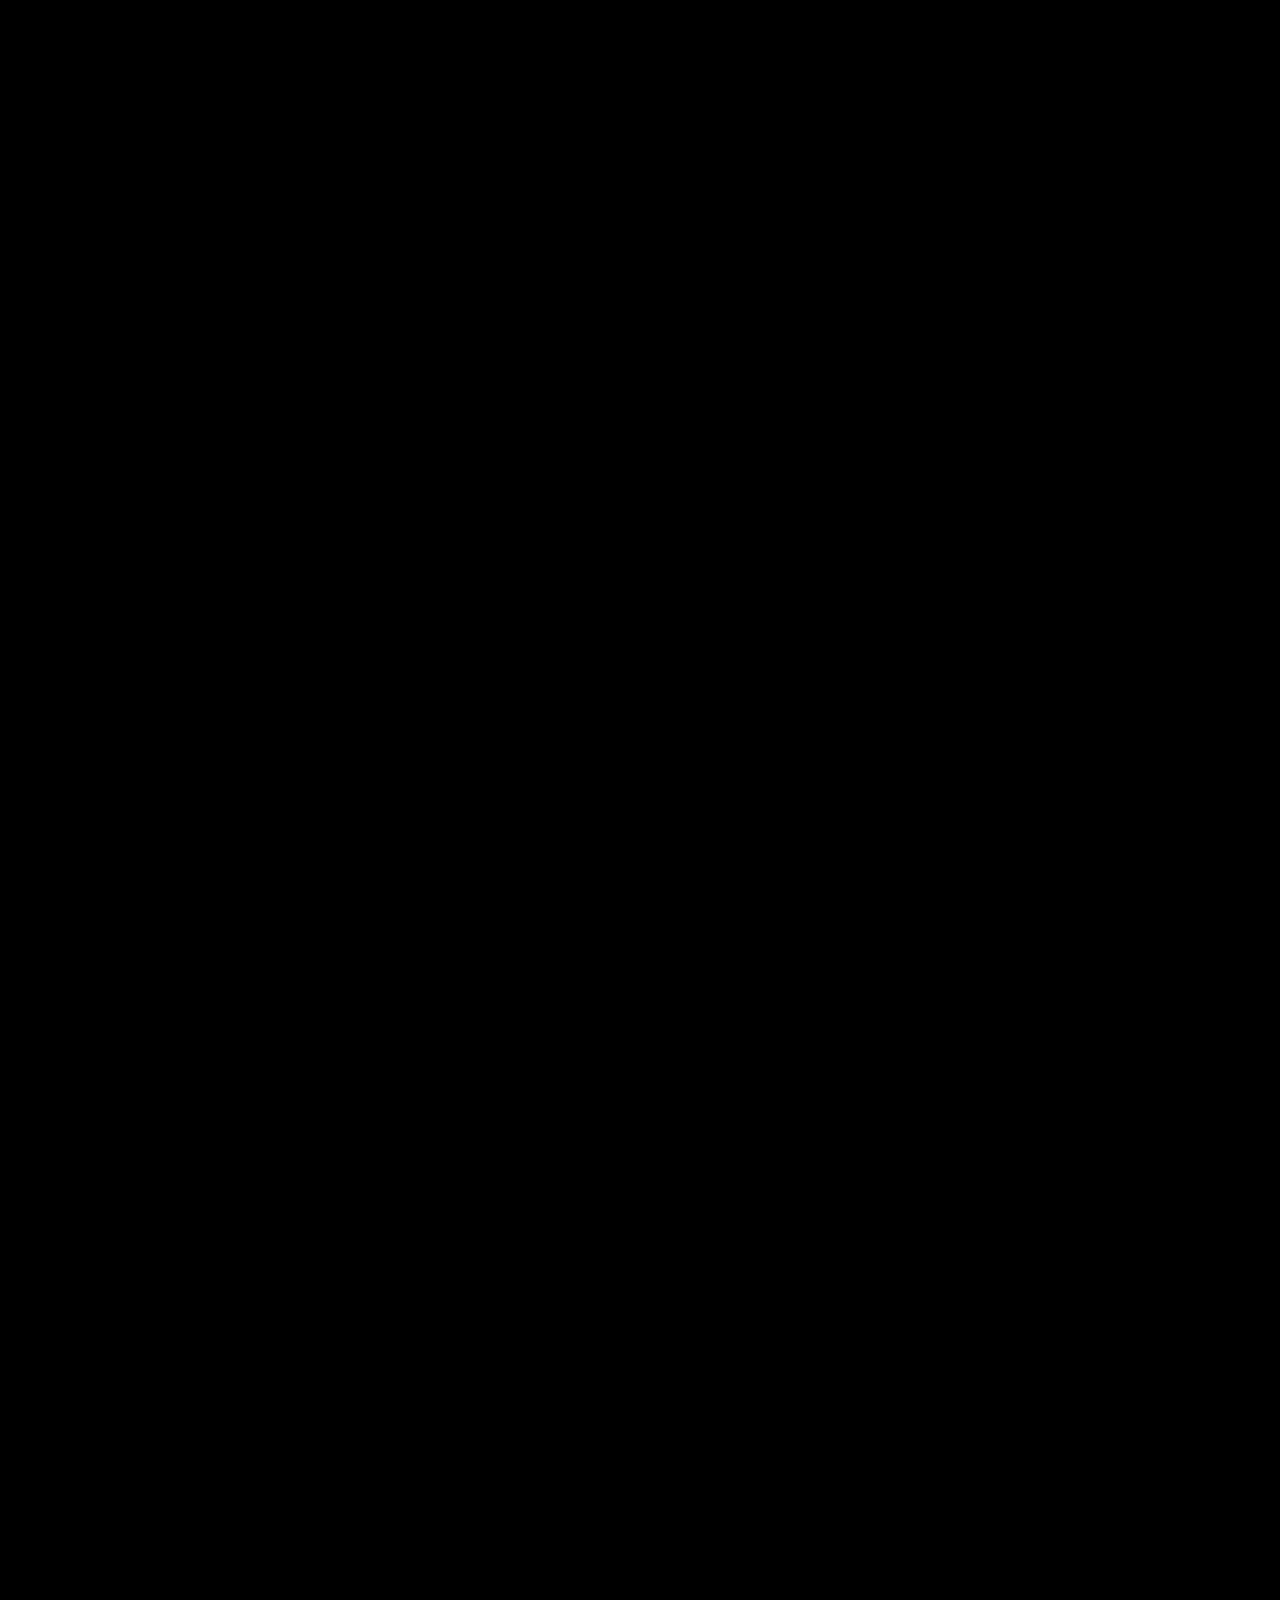
==== commit 92a01abf: "refactor emblem" ====
--- a/about.html
+++ b/about.html
@@ -19,7 +19,7 @@
 </defs></svg>
 <div class="progress" id="progress"></div>
 <header class="nav">
-  <a class="brand" href="index.html" aria-label="St. Louis Auto Centre home"><svg class="brand-mark" viewBox="0 0 48 48" aria-hidden="true"><circle class="gear" cx="24" cy="24" r="15" fill="none" stroke="url(#gOrange)" stroke-width="7" stroke-dasharray="7.2 4.7"/><circle cx="24" cy="24" r="9" fill="none" stroke="url(#gSilver)" stroke-width="3"/><circle cx="24" cy="24" r="3" fill="url(#gSilver)"/></svg><span class="brand-text"><b>ST. LOUIS</b><small>AUTO CENTRE</small></span></a>
+  <a class="brand" href="index.html" aria-label="St. Louis Auto Centre home"><span class="emb" aria-hidden="true"><img class="l base" src="assets/emblem/base.png" alt=""><img class="l arc" src="assets/emblem/arc.png" alt=""><img class="l piston" src="assets/emblem/piston.png" alt=""><img class="l spanner" src="assets/emblem/spanner.png" alt=""><i class="shine"></i></span><span class="brand-text"><b>ST. LOUIS</b><small>AUTO CENTRE</small></span></a>
   <button class="burger" id="burger" aria-label="Toggle menu" aria-expanded="false" aria-controls="menu"><span></span><span></span><span></span></button>
   <nav id="menu" class="menu"><a href="index.html">Home</a><a href="about.html" class="active" aria-current="page">About</a><a href="services.html">Services</a><a href="insurance.html">Insurance</a><a href="work.html">Our Work</a><a href="contact.html" class="btn btn-sm">Get a Quote</a></nav>
 </header>
@@ -83,7 +83,7 @@
 <footer class="footer">
   <div class="container foot-grid">
     <div>
-      <a class="brand" href="index.html"><svg class="brand-mark" viewBox="0 0 48 48" aria-hidden="true"><circle class="gear" cx="24" cy="24" r="15" fill="none" stroke="url(#gOrange)" stroke-width="7" stroke-dasharray="7.2 4.7"/><circle cx="24" cy="24" r="9" fill="none" stroke="url(#gSilver)" stroke-width="3"/><circle cx="24" cy="24" r="3" fill="url(#gSilver)"/></svg><span class="brand-text"><b>ST. LOUIS</b><small>AUTO CENTRE</small></span></a>
+      <a class="brand" href="index.html"><span class="emb" aria-hidden="true"><img class="l base" src="assets/emblem/base.png" alt=""><img class="l arc" src="assets/emblem/arc.png" alt=""><img class="l piston" src="assets/emblem/piston.png" alt=""><img class="l spanner" src="assets/emblem/spanner.png" alt=""><i class="shine"></i></span><span class="brand-text"><b>ST. LOUIS</b><small>AUTO CENTRE</small></span></a>
       <p class="muted">Satisfaction guaranteed.</p>
     </div>
     <div><h4>Explore</h4><nav class="foot-links"><a href="index.html">Home</a><a href="about.html">About</a><a href="services.html">Services</a><a href="insurance.html">Insurance</a><a href="work.html">Our Work</a><a href="contact.html">Contact</a></nav></div>
--- a/styles.css
+++ b/styles.css
@@ -301,3 +301,23 @@
 .ba-range{position:absolute;inset:0;width:100%;height:100%;opacity:0;cursor:ew-resize;margin:0;-webkit-appearance:none;appearance:none}
 .ba:focus-within{outline:2px solid var(--orange)}
 .ba-card figcaption{margin-top:.8rem}
+
+/* ===== Animated emblem (piston · gear · spanner · car) ===== */
+.emb{position:relative;display:block;width:84px;aspect-ratio:1376/704;flex:none}
+.emb .l{position:absolute;inset:0;width:100%;height:100%;display:block;pointer-events:none}
+.emb .piston{animation:pump 1.6s ease-in-out infinite alternate}
+.emb .spanner{transform-origin:70.9% 62.5%;animation:wrench 3.2s ease-in-out infinite alternate}
+.emb .arc{animation:arcglow 2.4s ease-in-out infinite alternate}
+.emb .shine{position:absolute;inset:0;background:linear-gradient(105deg,transparent 38%,rgba(255,255,255,.75) 50%,transparent 62%) no-repeat;background-size:300% 100%;background-position:130% 0;-webkit-mask:url(assets/emblem/full.png) center/100% 100% no-repeat;mask:url(assets/emblem/full.png) center/100% 100% no-repeat;mix-blend-mode:soft-light;animation:shine 5s 1s ease-in-out infinite;pointer-events:none}
+@keyframes pump{from{transform:translate(-1.6%,-2.2%)}to{transform:translate(1%,1.5%)}}
+@keyframes wrench{from{transform:rotate(-5deg)}to{transform:rotate(4deg)}}
+@keyframes arcglow{from{filter:brightness(.95) drop-shadow(0 0 0 rgba(255,106,0,0))}to{filter:brightness(1.35) drop-shadow(0 0 6px rgba(255,120,20,.9))}}
+@keyframes shine{0%{background-position:130% 0}45%,100%{background-position:-30% 0}}
+.brand .emb{width:88px}
+.hero-logo{position:relative;aspect-ratio:1/1;height:auto;overflow:hidden;background:#000}
+.hero-logo .logo-text{position:absolute;inset:0;width:100%;height:100%;display:block}
+.hero-logo .hero-emb{position:absolute;left:8.56%;top:10.5%;width:86%}
+.hero-logo .emb{width:100%}
+.footer .brand .emb{width:96px}
+@media (max-width:520px){.brand .emb{width:70px}}
+@media (prefers-reduced-motion:reduce){.emb .piston,.emb .spanner,.emb .arc,.emb .shine{animation:none}}
